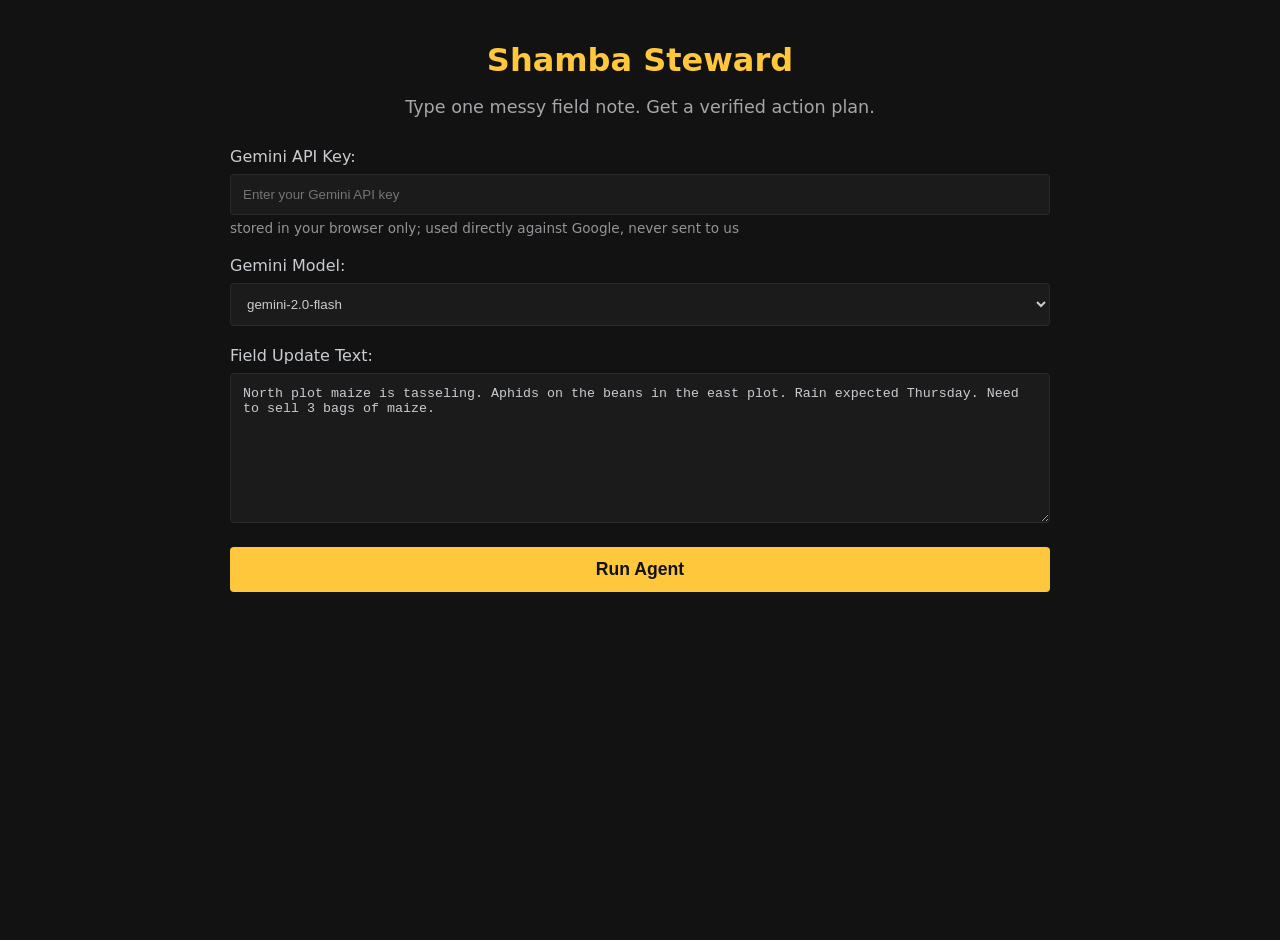
==== steward/index.html @ 66759eed "deploy steward/index.html" ====
<!DOCTYPE html>
<html lang="en">
<head>
    <meta charset="UTF-8">
    <meta name="viewport" content="width=device-width, initial-scale=1.0">
    <title>Shamba Steward - Gemini Taskmaster</title>
    <style>
        body {
            font-family: system-ui, -apple-system, BlinkMacSystemFont, 'Segoe UI', Roboto, Oxygen, Ubuntu, Cantarell, 'Open Sans', 'Helvetica Neue', sans-serif;
            background-color: #121212;
            color: #C9CCD1;
            margin: 0;
            padding: 20px;
            min-height: 100vh;
        }
        .container {
            max-width: 820px;
            margin: 0 auto;
        }
        header {
            text-align: center;
            margin-bottom: 30px;
        }
        h1 {
            color: #FFC83C;
            margin-bottom: 10px;
        }
        .tagline {
            font-size: 1.1em;
            opacity: 0.8;
        }
        .form-group {
            margin-bottom: 20px;
        }
        label {
            display: block;
            margin-bottom: 8px;
            font-weight: 500;
        }
        input, textarea, select {
            width: 100%;
            padding: 12px;
            box-sizing: border-box;
            background-color: #1b1b1b;
            border: 1px solid #2a2a2a;
            border-radius: 4px;
            color: #C9CCD1;
        }
        input:focus, textarea:focus, select:focus {
            outline: none;
            border-color: #FFC83C;
        }
        textarea {
            height: 150px;
            resize: vertical;
        }
        button {
            background-color: #FFC83C;
            color: #121212;
            border: none;
            padding: 12px 24px;
            font-size: 1.1em;
            font-weight: 600;
            border-radius: 4px;
            cursor: pointer;
            width: 100%;
            transition: opacity 0.2s;
        }
        button:hover {
            opacity: 0.9;
        }
        .step-container {
            margin-bottom: 25px;
            padding: 20px;
            background-color: #1b1b1b;
            border-radius: 6px;
            border: 1px solid #2a2a2a;
        }
        .step-title {
            color: #FFC83C;
            margin-top: 0;
            margin-bottom: 15px;
        }
        .step-content {
            margin-bottom: 15px;
        }
        .violation-alert {
            background-color: #1b1b1b;
            border-left: 4px solid #FFC83C;
            padding: 15px;
            margin: 15px 0;
            border-radius: 0 4px 4px 0;
        }
        .success-message {
            color: #4CAF50;
            font-weight: 500;
        }
        .download-btn {
            background-color: #FFC83C;
            color: #121212;
            padding: 12px 20px;
            margin-top: 15px;
            text-decoration: none;
            display: inline-block;
            border-radius: 4px;
        }
        .copy-btn {
            background-color: #FFC83C;
            color: #121212;
            padding: 8px 16px;
            margin-left: 10px;
            border-radius: 4px;
            border: none;
            cursor: pointer;
        }
        .agent-stepper {
            display: flex;
            justify-content: space-between;
            margin-bottom: 30px;
            position: relative;
        }
        .agent-stepper::before {
            content: '';
            position: absolute;
            top: 20px;
            left: 0;
            right: 0;
            height: 2px;
            background-color: #2a2a2a;
            z-index: 1;
        }
        .step-indicator {
            text-align: center;
            z-index: 2;
            position: relative;
        }
        .step-number {
            width: 40px;
            height: 40px;
            border-radius: 50%;
            background-color: #2a2a2a;
            display: flex;
            align-items: center;
            justify-content: center;
            margin: 0 auto 10px;
            font-weight: bold;
        }
        .step-indicator.active .step-number {
            background-color: #FFC83C;
            color: #121212;
        }
        .step-label {
            font-size: 0.9em;
            opacity: 0.7;
        }
        .step-indicator.active .step-label {
            opacity: 1;
            font-weight: 500;
        }
        .hidden {
            display: none;
        }
        table {
            width: 100%;
            border-collapse: collapse;
            margin: 15px 0;
        }
        th, td {
            padding: 12px;
            text-align: left;
            border-bottom: 1px solid #2a2a2a;
        }
        th {
            background-color: #1b1b1b;
        }
        .key-hint {
            font-size: 0.85em;
            opacity: 0.7;
            margin-top: 5px;
        }
    </style>
</head>
<body>
    <div class="container">
        <header>
            <h1>Shamba Steward</h1>
            <p class="tagline">Type one messy field note. Get a verified action plan.</p>
        </header>
        
        <div class="form-group">
            <label for="api-key">Gemini API Key:</label>
            <input type="password" id="api-key" placeholder="Enter your Gemini API key">
            <div class="key-hint">stored in your browser only; used directly against Google, never sent to us</div>
        </div>
        
        <div class="form-group">
            <label for="model-select">Gemini Model:</label>
            <select id="model-select">
                <option value="gemini-2.0-flash">gemini-2.0-flash</option>
                <option value="gemini-1.5-flash">gemini-1.5-flash</option>
                <option value="gemini-1.5-pro">gemini-1.5-pro</option>
            </select>
        </div>
        
        <div class="form-group">
            <label for="field-text">Field Update Text:</label>
            <textarea id="field-text" placeholder="Enter your field update text here...">North plot maize is tasseling. Aphids on the beans in the east plot. Rain expected Thursday. Need to sell 3 bags of maize.</textarea>
        </div>
        
        <button id="run-button">Run Agent</button>
        
        <div id="agent-stepper" class="agent-stepper hidden">
            <div class="step-indicator active" id="step-parse">
                <div class="step-number">1</div>
                <div class="step-label">Parse</div>
            </div>
            <div class="step-indicator" id="step-plan">
                <div class="step-number">2</div>
                <div class="step-label">Plan</div>
            </div>
            <div class="step-indicator" id="step-verify">
                <div class="step-number">3</div>
                <div class="step-label">Verify</div>
            </div>
            <div class="step-indicator" id="step-deliver">
                <div class="step-number">4</div>
                <div class="step-label">Deliver</div>
            </div>
        </div>
        
        <div id="output-container">
            <div id="parse-output" class="step-container hidden">
                <h2 class="step-title">Step 1: Parse</h2>
                <div id="parse-content" class="step-content"></div>
            </div>
            
            <div id="plan-output" class="step-container hidden">
                <h2 class="step-title">Step 2: Plan</h2>
                <div id="plan-content" class="step-content"></div>
            </div>
            
            <div id="verify-output" class="step-container hidden">
                <h2 class="step-title">Step 3: Verify</h2>
                <div id="verify-content" class="step-content"></div>
            </div>
            
            <div id="deliver-output" class="step-container hidden">
                <h2 class="step-title">Step 4: Deliver</h2>
                <div id="deliver-content" class="step-content"></div>
            </div>
        </div>
    </div>
    
    <script src="main.js"></script>
</body>
</html>
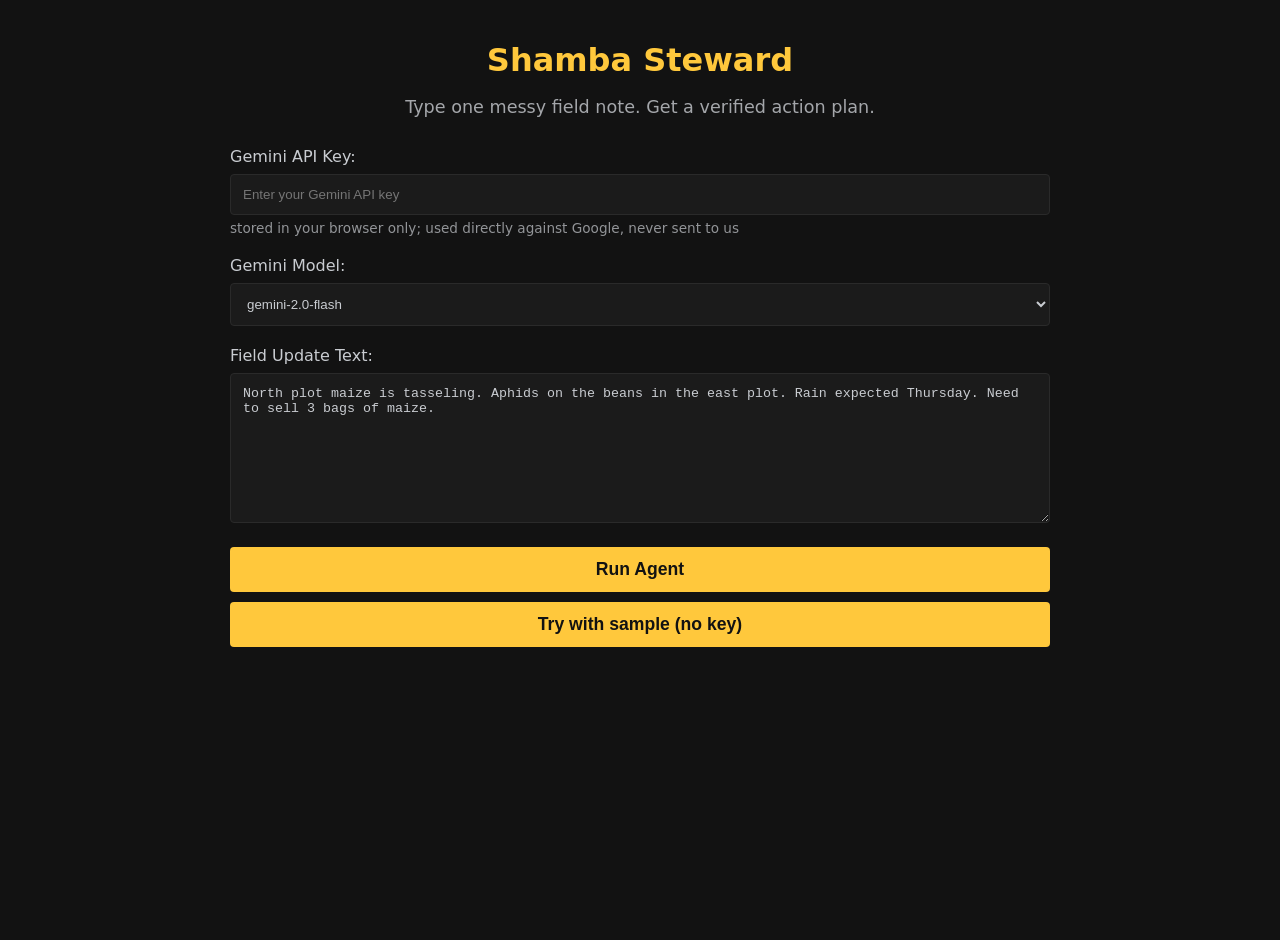
==== commit d45b1483: "steward demo mode steward/index.html" ====
--- a/steward/index.html
+++ b/steward/index.html
@@ -209,6 +209,10 @@
         
         <button id="run-button">Run Agent</button>
         
+        <div style="margin-top: 10px;">
+            <button id="demo-button" onclick="runAgent(true)">Try with sample (no key)</button>
+        </div>
+        
         <div id="agent-stepper" class="agent-stepper hidden">
             <div class="step-indicator active" id="step-parse">
                 <div class="step-number">1</div>
